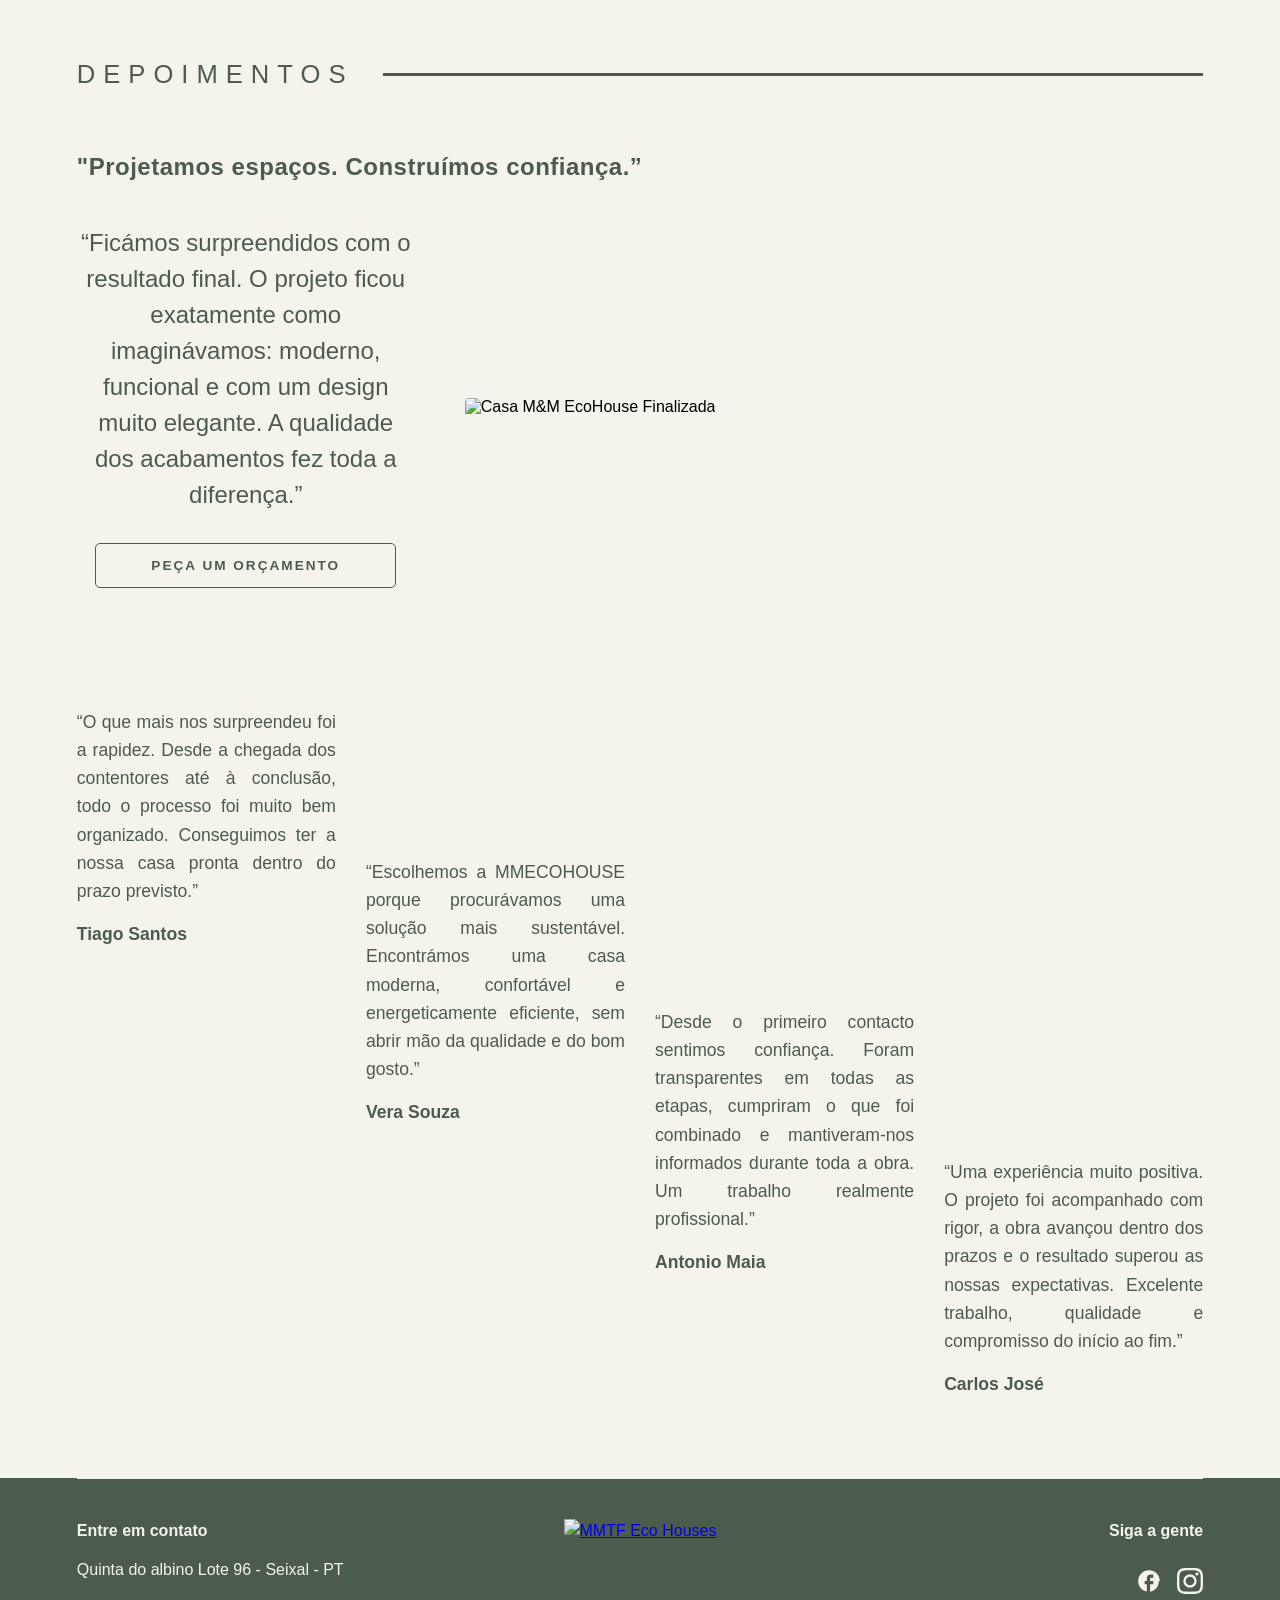
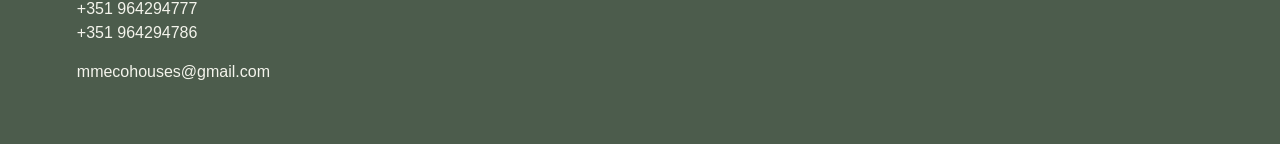
==== depoimentos.html @ ca42b718 "Add files via upload" ====
<!DOCTYPE html>
<html lang="pt-BR">
<head>
    <meta charset="UTF-8">
    <meta name="viewport" content="width=device-width, initial-scale=1.0">
    <title>Depoimentos - MMTF Eco Houses</title>
    <link rel="stylesheet" href="style.css">
</head>
<body class="pagina-depoimentos">

    <!-- SEÇÃO DO TÍTULO COM O TRAÇO LADO A LADO -->
    <header class="secao-titulo-sobre">
        <div class="sobre-header-container">
            <!-- Título em Caixa Alta (Verde) -->
            <h1 class="titulo-sobre">DEPOIMENTOS</h1>
            <!-- O traço verde que vai se esticar para a direita -->
            <div class="linha-decorativa-sobre"></div>
        </div>
    </header>

    <!-- LINHA 1: TÍTULO DESTAQUE DE DEPOIMENTOS (FECHADO CORRETAMENTE) -->
    <section class="secao-texto-depoimentos">
        <div class="depoimentos-texto-container">
            <!-- Título em Negrito Verde -->
            <p class="titulo-destaque-depoimentos">
                "Projetamos espaços. Construímos confiança.”
            </p>
        </div>
    </section> <!-- 🌟 A tag fecha aqui, isolando o título na sua própria linha -->


    <!-- LINHA 2: RELATO DO CLIENTE (TEXTO NA ESQUERDA + IMAGEM NA DIREITA) -->
    <section class="secao-relato-cliente">
        <div class="relato-container">
            
            <!-- COLUNA 1: TEXTO DO DEPOIMENTO (ESQUERDA) -->
            <div class="coluna-relato-texto">
                <p class="texto-depoimento-cliente">
                    “Ficámos surpreendidos com o resultado final. O projeto ficou exatamente como imaginávamos: moderno, funcional e com um design muito elegante. A qualidade dos acabamentos fez toda a diferença.”
                </p>

            <a href="contato.html" class="btn-depoimento-verde">PEÇA UM ORÇAMENTO</a>

            </div>

            <!-- COLUNA 2: IMAGEM DA CASA PRONTA (DIREITA) -->
            <div class="coluna-relato-imagem">
                <img src="imagens/depoimento.jpg" alt="Casa M&M EcoHouse Finalizada" class="img-vantagem">
            </div>

        </div>
    </section>
    <!-- SEÇÃO: 4 COLUNAS DE TEXTO (ABAIXO DO DEPOIMENTO) -->
    <section class="secao-quatro-colunas">
        <div class="quatro-colunas-container">
            
            <!-- COLUNA 1 -->
            <div class="coluna-bloco">
                <p>“O que mais nos surpreendeu foi a rapidez. Desde a chegada dos contentores até à conclusão, todo o processo foi muito bem organizado. Conseguimos ter a nossa casa pronta dentro do prazo previsto.”</p>
		<p class="nome-autor-depoimento"> Tiago Santos </p>
            </div>

            <!-- COLUNA 2 -->
            <div class="coluna-bloco">
                <p>“Escolhemos a MMECOHOUSE porque procurávamos uma solução mais sustentável. Encontrámos uma casa moderna, confortável e energeticamente eficiente, sem abrir mão da qualidade e do bom gosto.”</p>
		<p class="nome-autor-depoimento"> Vera Souza </p>
            </div>

            <!-- COLUNA 3 -->
            <div class="coluna-bloco">
                <p>“Desde o primeiro contacto sentimos confiança. Foram transparentes em todas as etapas, cumpriram o que foi combinado e mantiveram-nos informados durante toda a obra. Um trabalho realmente profissional.”</p>
		<p class="nome-autor-depoimento">Antonio Maia</p>
            </div>

            <!-- COLUNA 4 -->
            <div class="coluna-bloco">
                <p>“Uma experiência muito positiva. O projeto foi acompanhado com rigor, a obra avançou dentro dos prazos e o resultado superou as nossas expectativas. Excelente trabalho, qualidade e compromisso do início ao fim.”</p>
		<p class="nome-autor-depoimento">Carlos José</p>
            </div>

        </div>
    </section>


    <!-- RODAPÉ DO SITE (IDÊNTICO AO DO PORTFÓLIO COM LINK DE RETORNO NO LOGO) -->
    <footer class="rodape-principal">
        <div class="rodape-container">
            
            <!-- COLUNA ESQUERDA: CONTATOS -->
            <div class="rodape-coluna esquerda">
                <p class="titulo-coluna">Entre em contato</p>
                <p>Quinta do albino Lote 96 - Seixal - PT</p>
                <p class="espaco-telefone">+351 964294777</p>
                <p>+351 964294786</p>
                <p class="espaco-email">mmecohouses@gmail.com</p>
            </div>

            <!-- COLUNA CENTRAL: LOGO COM LINK DE RETORNO -->
            <div class="rodape-coluna centro">
                <a href="index.html" class="link-logo-retorno">
                    <img src="imagens/logo.png" alt="MMTF Eco Houses" class="logo-rodape">
                </a>
            </div>

            <!-- COLUNA DIREITA: REDES SOCIAIS -->
            <div class="rodape-coluna direita">
                <p class="titulo-coluna">Siga a gente</p>
                <div class="icones-redes">
                    <!-- Ícone Facebook (SVG Puro) -->
                    <a href="https://facebook.com" target="_blank" aria-label="Facebook">
                        <svg viewBox="0 0 24 24" class="svg-icone"><path d="M22 12c0-5.52-4.48-10-10-10S2 6.48 2 12c0 4.84 3.44 8.87 8 9.8V15H8v-3h2V9.5C10 7.57 11.57 6 13.5 6H16v3h-2c-.55 0-1 .45-1 1v2h3v3h-3v6.95c4.56-.93 8-4.96 8-9.8z"/></svg>
                    </a>
                    <!-- Ícone Instagram (SVG Puro) -->
                    <a href="https://instagram.com" target="_blank" aria-label="Instagram">
                        <svg viewBox="0 0 24 24" class="svg-icone"><path d="M12 2.163c3.204 0 3.584.012 4.85.07 3.252.148 4.771 1.691 4.919 4.919.058 1.265.069 1.645.069 4.849 0 3.205-.012 3.584-.069 4.849-.149 3.225-1.664 4.771-4.919 4.919-1.266.058-1.644.07-4.85.07-3.204 0-3.584-.012-4.849-.07-3.26-.149-4.771-1.699-4.919-4.92-.058-1.265-.07-1.644-.07-4.849 0-3.204.013-3.583.07-4.849.149-3.227 1.664-4.771 4.919-4.919 1.266-.057 1.645-.069 4.849-.069zM12 0C8.741 0 8.333.014 7.053.072 2.695.272.273 2.69.073 7.051.014 8.333 0 8.741 0 12c0 3.259.014 3.668.072 4.948.2 4.358 2.618 6.78 6.98 6.98 1.281.058 1.689.072 4.948.072 3.259 0 3.668-.014 4.948-.072 4.354-.2 6.782-2.618 6.979-6.98.059-1.28.073-1.689.073-4.948 0-3.259-.014-3.667-.072-4.947-.196-4.354-2.617-6.78-6.979-6.98C15.668.014 15.259 0 12 0zm0 5.838a6.162 6.162 0 1 0 0 12.324 6.162 6.162 0 0 0 0-12.324zM12 16a4 4 0 1 1 0-8 4 4 0 0 1 0 8zm6.406-11.845a1.44 1.44 0 1 0 0 2.881 1.44 1.44 0 0 0 0-2.881z"/></svg>
                    </a>
                </div>
            </div>

        </div>
    </footer>




</body>
</html>
---- style.css ----
/* RESET ESSENCIAL */
* {
    margin: 0;
    padding: 0;
    box-sizing: border-box;
}

/* CONFIGURAÇÃO DO FUNDO */
body {
    background-color: #4c5c4c; 
    min-height: 100vh;         
    font-family: sans-serif; /* Fonte padrão limpa */
}

/* CONTAINER DO LOGO E DO SUBMENU REUNIDOS */
.logo-menu-wrapper {
    position: relative; /* Essencial para o submenu flutuar exatamente abaixo dele */
    display: inline-block;
}

/* ÁREA DE CLIQUE DO LOGO */
.logo-click-area {
    cursor: pointer;    /* Transforma a seta do mouse na mãozinha de link */
    display: block;
}

/* ESCONDE A CAIXINHA DE SELEÇÃO DO NAVEGADOR */
.gatilho-checkbox {
    display: none;
}

/* ESTILIZAÇÃO DO SUBMENU (ESCONDIDO POR PADRÃO) */
.submenu {
    position: absolute;
    top: 110px;               /* Posiciona a caixa logo abaixo dos 100px de altura do logo */
    left: 0;
    background-color: #f4f4ec; /* Fundo na cor bege oficial */
    border: 1px solid #4c5c4c; /* Borda fina na cor verde oficial */
    border-radius: 4px;        /* Cantos sutilmente arredondados combinando com o botão */
    list-style: none;          /* Remove as bolinhas de lista */
    padding: 15px 0;
    min-width: 200px;          /* Largura mínima da caixinha suspensa */
    box-shadow: 0px 8px 16px rgba(0, 0, 0, 0.15); /* Sombra suave profissional */
    
    /* Estado inicial: invisível e recolhido */
    opacity: 0;
    visibility: hidden;
    transform: translateY(-10px);
    transition: all 0.3s ease; /* Animação suave de descida e surgimento */
    z-index: 99;               /* Garante que fique acima da imagem do meio */
}

/* LINKS DE DENTRO DO SUBMENU */
.submenu li a {
    display: block;
    padding: 10px 25px;
    color: #4c5c4c;            /* Texto na cor verde oficial */
    text-decoration: none;     /* Remove sublinhado */
    font-size: 1rem;
    font-weight: 700;          /* Negrito marcante igual ao manifesto */
    letter-spacing: 0.5px;
    transition: background-color 0.2s;
}

/* EFEITO AO PASSAR O MOUSE NOS LINKS DO SUBMENU */
.submenu li a:hover {
    background-color: rgba(76, 92, 76, 0.1); /* Destaca a linha com um verde bem clarinho */
}

/* 🪄 A MÁGICA DO CLIQUE SEM JAVASCRIPT 🪄 */
/* Quando a caixinha invisível for checada, exibe o submenu imediatamente */
.gatilho-checkbox:checked ~ .submenu {
    opacity: 1;
    visibility: visible;
    transform: translateY(0); /* O menu desliza suavemente para a posição final */
}


/* ESTILIZAÇÃO DO MENU SUPERIOR */
.navbar-topo {
    width: 100%;
    padding: 30px 6% 10px 6%; /* Mantém o mesmo recuo lateral de 6% idêntico às seções de baixo */
    display: flex;
    justify-content: center;   /* Centraliza o bloco na horizontal */
}

/* CONTAINER INTERNO QUE ALINHA COM A IMAGEM */
.navbar-container {
    width: 100%;
    max-width: 1200px;         /* Limite máximo rígido idêntico ao da imagem e da frase */
    display: flex;
    justify-content: space-between; /* Cola o logo na esquerda extrema e o texto na direita extrema */
    align-items: center;       /* Alinha verticalmente pelo centro */
}

/* TAMANHO DO LOGO */
.logo-img {
    height: 120px;                 /* Limita a altura do logo para não quebrar a barra */
    width: auto;                  /* Mantém a proporção correta da largura */
    display: block;
}

/* TEXTO MANIFESTO DO TOPO */
.texto-manifesto p {
    color: #f4f4ec;               /* Sua cor bege oficial */
    font-size: 1.5rem;           /* Tamanho de leitura confortável e discreto */
    font-weight: 700;             /* Estilo de letra em negrito marcante */
    max-width: 750px;             /* Limita a largura para o texto quebrar em linhas harmoniosas */
    line-height: 1.4;             /* Espaçamento confortável entre as linhas do texto */
    text-align: right;            /* Alinha as linhas do texto à direita */
}

/* ADAPTAÇÃO PARA CELULAR (MENU) */
@media (max-width: 768px) {
    /* Alvo corrigido para o container interno */
    .navbar-container {
        flex-direction: column;   /* Empilha o logo acima e o texto abaixo */
        gap: 20px;                /* Cria um espaço de segurança entre eles */
        align-items: center;       /* Centraliza o logo e o bloco de texto na tela */
    }
    
    .texto-manifesto p {
        text-align: center;       /* Força o texto a ficar centralizado no celular */
        font-size: 1.2rem;        /* Reduz levemente para não quebrar muitas linhas em telas pequenas */
    }
}

/* SEÇÃO DA IMAGEM PRINCIPAL */
.conteudo-principal {
    width: 100%;
    padding: 20px 6% 60px 6%; 
    display: flex;
    justify-content: center;   
    align-items: center;
}

.imagem-destaque-container {
    width: 100%;
    max-width: 671px;          /* Mantém a largura máxima solicitada */
    height: auto;              /* Deixa a altura livre para o corte geométrico funcionar */
    margin-top: 20px;          /* Mantém o espaçamento superior de 0.5cm */
    margin-bottom: 20px;       /* Mantém o espaçamento inferior de 0.5cm */
    
    /* 👇 COLOQUE A LINHA DO EFEITO DEGRAU ABAIXO 👇 */
    clip-path: polygon(0% 10%, 50% 0%, 50% 8%, 100% 0%, 100% 90%, 50% 100%, 50% 92%, 0% 100%);
}

.img-modelo {
    width: 100%;               
    height: 100%;              /* Força a imagem a preencher a altura de 359px */
    display: block;
    object-fit: cover;         /* Recorta a imagem suavemente sem distorcer */
}

/* ADAPTAÇÃO PARA CELULAR (IMAGEM) */
@media (max-width: 768px) {
    .imagem-destaque-container {
        height: auto;          /* Libera a altura rígida no celular para escalar proporcionalmente */
        aspect-ratio: 671 / 359; /* Preserva as proporções exatas do design no mobile */
    }
}

/* SEÇÃO DA FRASE + BOTÃO (ALINHADOS LADO A LADO) */
.secao-frase {
    width: 100%;
    padding: 20px 6% 20px 6%; /* Alinhamento horizontal com a imagem */
    display: flex;
    justify-content: center;   /* Centraliza o bloco na tela */
}

.frase-container {
    width: 100%;
    max-width: 1200px;         /* Limite idêntico ao do menu superior */
    display: flex;
    justify-content: space-between; /* Empurra o texto para a esquerda e o botão para a direita */
    align-items: center;       /* Alinha verticalmente ambos pelo meio */
    gap: 40px;                 /* Espaço mínimo de segurança entre eles */
}

/* TEXTO CONCEITO TOTALMENTE EM NEGRITO */
.frase-negrito {
    color: #f4f4ec;            /* Sua cor bege oficial */
    font-size: 1.5rem;         /* Unificado para 1.5rem para combinar com o peso do topo */
    font-weight: 700;          /* Aplica o peso 700 em toda a frase */
    line-height: 1.5;          
    letter-spacing: 0.5px;     
    text-align: left;          
    max-width: 650px;          /* Mantém a quebra de linha elegante antes do botão */
}

/* BOTÃO COM MOLDURA (ESTILO GHOST) */
.btn-moldura {
    display: inline-block;
    color: #f4f4ec;               /* Texto na cor bege oficial */
    text-decoration: none;        /* Remove o sublinhado padrão de links */
    font-size: 0.85rem;           /* Tamanho discreto e elegante */
    font-weight: 400;
    letter-spacing: 2px;          /* Espaçamento entre as letras para visual premium */
    
    /* Criação da Moldura */
    border: 1px solid #f4f4ec;    /* Moldura fina de 1px na cor bege oficial */
    padding: 14px 55px;           /* Espaçamento interno (altura x largura) */

    border-radius: 5px;           /* Deixa as pontas sutilmente arredondadas e elegantes */    

    transition: all 0.3s ease;    /* Transição suave para o efeito de passar o mouse */
    white-space: nowrap;          /* Impede que o texto "SAIBA MAIS" quebre em duas linhas */
}

/* EFEITO AO PASSAR O MOUSE */
.btn-moldura:hover {
    background-color: #f4f4ec;    /* Preenche o fundo com bege */
    color: #4c5c4c;               /* Inverte o texto para a cor verde do site */
}

/* ADAPTAÇÃO PARA CELULAR (FRASE E BOTÃO) */
@media (max-width: 768px) {
    .frase-container {
        flex-direction: column;   /* Empilha o texto em cima e o botão embaixo no celular */
        align-items: flex-start;  /* Mantém ambos alinhados na esquerda mesmo no celular */
        gap: 25px;
    }
    .frase-negrito {
        font-size: 1.2rem;        /* Ajuste sutil de leitura para telas pequenas */
        line-height: 1.4;
    }
    .secao-frase {
        padding: 10px 6% 50px 6%;
    }
}

/* ESTILIZAÇÃO DO RODAPÉ */
.rodape-principal {
    width: 100%;
    background-color: #4c5c4c;     /* Mesma cor de fundo do site */
    padding: 0px 6% 60px 6%;     /* Margens laterais idênticas às seções superiores */
    display: flex;
    justify-content: center;
}

/* CONTAINER QUE LIMITA A LARGURA E CRIA O TRAÇO */
.rodape-container {
    width: 100%;
    max-width: 1200px;             /* Trava no mesmo alinhamento do menu e da frase */
    border-top: 1px solid #f4f4ec; /* O traço divisório na cor bege oficial */
    padding-top: 40px;             /* Espaço entre o traço e o conteúdo das colunas */
    display: flex;
    justify-content: space-between;/* Afasta as 3 colunas (Esquerda, Centro, Direita) */
    align-items: flex-start;       /* Alinha as colunas pelo topo */
    gap: 30px;
}

/* REGRAS GERAIS PARA AS COLUNAS */
.rodape-coluna {
    flex: 1;                       /* Divide o espaço igualmente entre as três */
    color: #f4f4ec;                /* Todos os textos na cor bege oficial */
    font-size: 1rem;
    font-weight: 300;
    line-height: 1.5;
}

/* AJUSTES ESPECÍFICOS DE ALINHAMENTO */
.rodape-coluna.esquerda {
    text-align: left;              /* Textos colados na esquerda */
}

.rodape-coluna.centro {
    display: flex;
    justify-content: center;       /* Centraliza a logo no meio da coluna central */
}

.rodape-coluna.direita {
    text-align: right;             /* Textos e ícones colados na direita */
    display: flex;
    flex-direction: column;
    align-items: flex-end;         /* Alinha os blocos internos à direita */
}

/* ESTILO DOS TÍTULOS (ENTRE EM CONTATO / SIGA A GENTE) */
.titulo-coluna {
    font-weight: 700;              /* Negrito marcante */
    margin-bottom: 15px;           /* Espaço antes de começar os dados abaixo dele */
}

/* ESPAÇAMENTOS DO TEXTO DE CONTATO */
.espaco-telefone {
    margin-top: 15px;              /* Separa o bloco do endereço dos números */
}

.espaco-email {
    margin-top: 15px;              /* Separa o bloco dos números do e-mail */
}

/* LOGO DO RODAPÉ (CRESCE ACOMPANHANDO A ALTURA DO TEXTO DA ESQUERDA) */
.logo-rodape {
    height: 100%;               /* Força o container da imagem a usar toda a altura disponível da seção */
    max-height: 180px;          /* Uma trava de segurança para não estourar caso o texto mude muito */
    width: auto;                /* Mantém a proporção correta da largura sem achatar o logo */
    display: block;
    object-fit: contain;        /* Garante que o desenho do logo fique inteiro e nítido dentro do espaço */
}


/* ÁREA E ÍCONES DAS REDES SOCIAIS */
.icones-redes {
    display: flex;
    gap: 15px;                     /* Espaço entre o ícone do Facebook e do Instagram */
    margin-top: 10px;
}

.svg-icone {
    width: 26px;                   /* Tamanho elegante para os ícones */
    height: 26px;
    fill: #f4f4ec;                 /* Pinta os ícones inteiramente na sua cor bege oficial */
    transition: opacity 0.3s ease;
}

.svg-icone:hover {
    opacity: 0.7;                  /* Efeito sutil ao passar o mouse */
}

/* ADAPTAÇÃO PARA CELULAR (EMPILHAMENTO VERTICAL) */
@media (max-width: 768px) {
    .rodape-container {
        flex-direction: column;    /* Transforma as colunas em linhas uma abaixo da outra */
        align-items: center;       /* Centraliza tudo no celular */
        text-align: center;
        gap: 40px;
    }
    
    .rodape-coluna.esquerda,
    .rodape-coluna.direita {
        text-align: center;        /* Centraliza os textos no celular */
        align-items: center;
    }
}







/* ==========================================
   7. CONFIGURAÇÕES DA PÁGINA SOBRE SEPARADA
   ========================================== */

/* ==========================================
   7. PÁGINA SOBRE.HTML (VERSÃO LIMPA)
   ========================================== */

/* Força o fundo a ser bege e limpa margens apenas nesta página */
.pagina-sobre {
    background-color: #f4f4ec; /* Fundo Bege Claro */
    min-height: 100vh;
    font-family: sans-serif;
}

/* Container principal da seção */
.secao-titulo-sobre {
    width: 100%;
    padding: 60px 6% 20px 6%; /* Mantém rigorosamente a margem lateral de 6% da index */
    display: flex;
    justify-content: center;
}

/* Alinha o título e a linha horizontal lado a lado */
.sobre-header-container {
    width: 100%;
    max-width: 1200px;         /* Mantém a trava de largura padrão de 1200px */
    display: flex;
    align-items: center;       /* Alinha o meio da letra com o meio do traço */
    gap: 30px;                 /* Espaço de 30px entre a palavra e o início do traço */
}

/* O TÍTULO EM CAIXA ALTA */
.titulo-sobre {
    color: #4c5c4c;            /* Sua cor verde oficial */
    font-size: 1.6rem;           /* Tamanho imponente e limpo */
    font-weight: 100;          /* Negrito marcante */
    letter-spacing: 8px;       /* Espaçamento sutil entre as letras */
    white-space: nowrap;       /* Impede que o título quebre em duas linhas */
}

/* O TRAÇO DO LADO DIREITO */
.linha-decorativa-sobre {
    flex: 1;                   /* Faz o traço se esticar até preencher todo o resto da tela */
    height: 3px;               /* Espessura fina e elegante de 1px */
    background-color: #4c5c4c; /* Cor verde oficial idêntica ao texto */
}

/* Ajuste sutil para celulares */
@media (max-width: 768px) {
    .secao-titulo-sobre {
        padding: 50px 6% 20px 6%;
    }
    .titulo-sobre {
        font-size: 1.6rem;     /* Reduz um pouco o texto em telas pequenas */
    }
    .sobre-header-container {
        gap: 15px;             /* Diminui o vão para dar mais espaço para a linha no celular */
    }
}




/* CONTAINER DO CONTEÚDO (LOGO + TEXTO) */
.secao-conteudo-sobre {
    width: 100%;
    padding: 40px 6% 80px 6%; /* Mantém rigorosamente a margem lateral de 6% */
    display: flex;
    justify-content: center;
}

.sobre-conteudo-container {
    width: 100%;
    max-width: 1200px;         /* Mantém a trava padrão de alinhamento */
    display: flex;
    justify-content: space-between; /* Afasta o logo para a esquerda e o texto para a direita */
    align-items: flex-start;   /* Alinha ambos pelo topo dos blocos */
    gap: 60px;                 /* Espaço de segurança elegante entre a logo e o texto */
    align-items: center;       /* Centraliza o logo verticalmente em relação à altura do texto */
}

/* BOX DO LOGO (ESQUERDA) */
.sobre-logo-box {
    flex: 0 0 auto;            /* Impede que o container do logo encolha ou deforme */
}

.logo-sobre-img {
    height: 500px;             /* Mantém os mesmos 100px clássicos que você definiu na index */
    width: auto;
    display: block;
}

/* BOX DO TEXTO (DIREITA) */
.sobre-texto-box {
    flex: 1;                   /* Faz o texto ocupar todo o restante do espaço disponível */
    max-width: 800px;          /* Evita linhas excessivamente longas em monitores gigantes */
    padding-right: 75px;       /* Cria o recuo invisível de 2 cm à direita do texto */
    
}

/* ESTILIZAÇÃO DO TEXTO EM VERDE E NEGRITO */
.texto-sobre-manifesto {
    color: #4c5c4c;            /* Sua cor verde oficial invertida para o fundo bege */
    font-size: 1rem;         /* Tamanho idêntico ao manifesto e à frase da index */
    font-weight: 300;          /* Peso em negrito marcante solicitado */
    line-height: 1.5;          /* Espaçamento confortável entre linhas */
    text-align: justify;          /* Alinhamento padrão à esquerda dentro do bloco */

}

/* Cria uma quebra confortável entre os dois parágrafos */
.espaco-paragrafo {
    margin-top: 30px;          /* Afasta o segundo parágrafo do primeiro */

    
}

/* ADAPTAÇÃO PARA CELULARES */
@media (max-width: 768px) {
    .sobre-conteudo-container {
        flex-direction: column;   /* Empilha o logo em cima e o texto embaixo no celular */
        align-items: center;      /* Centraliza ambos na tela do celular */
        gap: 40px;
    }
    
    .texto-sobre-manifesto {
        font-size: 1.2rem;        /* Reduz ligeiramente para melhor leitura em telas pequenas */
        text-align: center;       /* Centraliza o texto no mobile */
    }
}

/* ESTILIZAÇÃO DA LISTA DE FOCOS ✨ */
.lista-focos-sobre {
    list-style: none;             /* Remove as bolinhas pretas automáticas do navegador */
    padding-left: 0;
    margin-top: 15px;             /* Afasta a lista do texto de cima */
    margin-bottom: 15px;          /* Afasta a lista do texto de baixo */
}

.lista-focos-sobre li {
    color: #4c5c4c;               /* Mesma cor verde oficial */
    font-size: 1.5rem;            /* Mesmo tamanho de letra ajustado */
    font-weight: 300;             /* Mantém a letra fina e sofisticada */
    line-height: 1.6;             /* Espaçamento confortável entre cada item */
    text-align: left;             /* Itens de lista ficam melhor alinhados à esquerda */
}

/* RECUO DE 2CM À ESQUERDA PARA O SEGUNDO BLOCO DE TEXTO */
.bloco-recuado-sobre {
    padding-left: 75px;        /* Cria o degrau invisível de 2 cm puxando o texto para a direita */
    width: 100%;
}

/* AJUSTE PARA CELULAR (DESFAZ O RECUO EM TELAS PEQUENAS PARA NÃO ESMAGAR) */
@media (max-width: 768px) {
    .bloco-recuado-sobre {
        padding-left: 0;       /* No celular o texto volta a ocupar a largura normal centralizada */
    }
}





/* ==========================================
   8. SEÇÃO DE VANTAGENS (MOSAICO DE 2 COLUNAS)
   ========================================== */
.secao-vantagens {
    width: 100%;
    padding: 40px 6% 80px 6%; /* Mantém a margem de 6% idêntica ao resto do site */
    display: flex;
    justify-content: center;
}

.vantagens-container {
    width: 100%;
    max-width: 1200px;         /* Trava padrão de alinhamento de 1200px */
    display: flex;
    justify-content: space-between;
    align-items: flex-start;   /* Alinha o topo das duas colunas principais */
    gap: 160px;                 /* Espaço elegante de separação entre a coluna 1 e 2 */
}

/* CONFIGURAÇÃO DAS DUAS COLUNAS PRINCIPAIS */
.coluna-vantagem.texto,
.coluna-vantagem.texto2 {
    flex: 1;                   /* Faz as duas colunas terem exatamente o mesmo tamanho (50% cada) */
    display: flex;
    flex-direction: column;    /* Força os elementos de dentro (texto e foto) a se empilharem */
}

/* ESTILIZAÇÃO DOS TEXTOS */
.titulo-vantagem {
    color: #4c5c4c;            /* Verde oficial */
    font-size: 1.5rem;         
    font-weight: 700;          /* Título marcante */
    margin-bottom: 15px;       
}

.descricao-vantagem {
    color: #4c5c4c;            
    font-size: 1.2rem;         /* Tamanho padrão da página sobre */
    font-weight: 300;          /* Letra fina e sofisticada */
    line-height: 1.5;          
    text-align: justify;       /* Texto retinho nas duas margens */
    margin-bottom: 30px;       /* Cria um espaço confortável antes da imagem de baixo */
}

/* Ajuste específico para a coluna 2 onde a imagem vem ANTES do texto */
.coluna-vantagem.texto2 .img-vantagem {
    margin-bottom: 30px;       /* Cria o espaço após a imagem e antes do título da folha 🌿 */
}

/* ESTILIZAÇÃO DAS IMAGENS */
.img-vantagem {
    width: 100%;               /* Ocupa toda a largura da coluna */
   /* height: 500px;            👇 ALTERADO: Aumentamos de 350px para 500px para dar mais altura */
    object-fit: contain;       /* 👇 ALTERADO: Muda para contain para exibir a imagem INTEIRA sem cortes */
    border-radius: 4px;        /* Mantém os cantos suaves */
    background-color: transparent; /* Garante que o fundo integre perfeitamente com o bege do site */
}

/* ADAPTAÇÃO PARA CELULAR */
@media (max-width: 768px) {
    .vantagens-container {
        flex-direction: column;   /* Empilha a Coluna 2 inteira abaixo da Coluna 1 */
        gap: 50px;                /* Aumenta o espaço de separação entre os blocos no celular */
    }
    
    .descricao-vantagem {
        font-size: 1.2rem;        
        text-align: center;       
        margin-bottom: 20px;
    }
    
    .titulo-vantagem {
        text-align: center;       
    }
    
    .coluna-vantagem.texto2 .img-vantagem {
        margin-bottom: 20px;
    }
    
    .img-vantagem {
        height: 350px;            /* Reduz a altura das fotos no celular para não alongar demais */
    }
}

/* CONTAINER DOS BOTÕES NA COLUNA 2 */
.botoes-vantagens {
    display: flex;
    gap: 20px;                 /* Espaço de separação entre os dois botões */
    margin-top: 25px;          /* Afasta os botões do parágrafo de descrição acima */
    width: 100%;
}

/* BOTÃO VERDE COM MOLDURA PARA O FUNDO BEGE */
.btn-sobre-verde {
    display: inline-block;
    color: #4c5c4c;               /* Texto na cor verde oficial */
    text-decoration: none;        /* Remove o sublinhado de link */
    font-size: 0.85rem;           /* Mesmo tamanho discreto e elegante */
    font-weight: 700;             /* Deixa a escrita do botão marcante */
    letter-spacing: 2px;          /* Espaçamento entre as letras */
    
    /* Moldura Verde Oficial */
    border: 1px solid #4c5c4c;    /* Moldura fina de 1px na cor verde */
    padding: 14px 45px;           /* Largura expandida para afastar o texto das pontas */
    border-radius: 5px;           /* Pontas sutilmente arredondadas combinando com o index */
    
    transition: all 0.3s ease;    /* Transição suave para o efeito hover */
    white-space: nowrap;          /* Impede que o texto quebre em duas linhas */
    text-align: center;
}

/* EFEITO AO PASSAR O MOUSE (INVERTE AS CORES) */
.btn-sobre-verde:hover {
    background-color: #4c5c4c;    /* Preenche o fundo com o verde oficial */
    color: #f4f4ec;               /* Inverte o texto para a cor bege do site */
}

/* ADAPTAÇÃO PARA CELULAR (EMPILHA OS BOTÕES SE A TELA FOR MUITO PEQUENA) */
@media (max-width: 576px) {
    .botoes-vantagens {
        flex-direction: column;   /* Empilha um botão em cima do outro no celular */
        gap: 15px;
    }
    .btn-sobre-verde {
        width: 100%;              /* Faz os botões ocuparem a largura total da tela no mobile */
        padding: 14px 20px;
    }
}



/* ==========================================
   9. EFEITO DE EXPANSÃO DE IMAGEM NO HOVER
   ========================================== */

/* Configuração de transição na imagem padrão para o movimento ser suave */
.img-vantagem {
    transition: all 0.4s cubic-bezier(0.25, 1, 0.5, 1);
    position: relative;
    z-index: 1;
}

/* 🪄 MÁGICA DO HOVER: IMAGEM FLUTUA NO MEIO DA TELA 🪄 */
.img-vantagem:hover {
    position: fixed;           /* Tira a imagem do fluxo normal e prende na tela */
    top: 50%;                  /* Posiciona o topo no meio vertical da tela */
    left: 50%;                 /* Posiciona a esquerda no meio horizontal da tela */
    
    /* Centraliza o eixo da foto no meio exato e aumenta o tamanho dela */
    transform: translate(-50%, -50%) scale(1.3); 

    width: auto;               /* Libera a largura original da foto */
    height: auto;              /* Libera a altura original da foto (cancela o quadrado) */
    aspect-ratio: auto;        /* 🔓 IMPORTANTE: Arranca o formato quadrado do mosaico */    

    width: auto;               /* Libera a largura para usar a proporção real */
    max-width: 50vw;           /* Garante que ela ocupe no máximo 85% da largura da tela do usuário */
    max-height: 60vh;          /* Garante que ela ocupe no máximo 80% da altura da tela */
    
    object-fit: contain;       /* Mostra a imagem inteira sem nenhum corte */
    border-radius: 6px;        /* Deixa os cantos arredondados mais visíveis no tamanho grande */
    box-shadow: 0px 30px 60px rgba(0, 0, 0, 0.6); /* Sombra pesada para destacar do fundo */
    z-index: 9999;             /* Força a imagem a ficar acima de absolutamente tudo no site */
}






/* ==========================================
   10. PÁGINA PORTIFOLIO.HTML (VERSÃO BRUTA)
   ========================================== */

/* Força o fundo a ser verde e limpa margens apenas nesta página */
.pagina-portifolio {
    background-color: #4c5c4c; /* Fundo Verde Oficial */
    min-height: 100vh;
    font-family: sans-serif;
}

/* Container principal da seção */
.secao-titulo-portifolio {
    width: 100%;
    padding: 60px 6% 20px 6%; /* Mantém rigorosamente a margem lateral de 6% */
    display: flex;
    justify-content: center;
}

/* Alinha o título e a linha horizontal lado a lado */
.portifolio-header-container {
    width: 100%;
    max-width: 1200px;         /* Mantém a trava de largura padrão de 1200px */
    display: flex;
    align-items: center;       /* Alinha o meio da letra com o meio do traço */
    gap: 30px;                 /* Espaço de 30px entre a palavra e o início do traço */
}

/* O TÍTULO EM CAIXA ALTA (BEGE) */
.titulo-portifolio {
    color: #f4f4ec;            /* Sua cor bege oficial */
    font-size: 1.6rem;         /* Tamanho idêntico ao da página sobre */
    font-weight: 100;          /* Letra bem fina e elegante */
    letter-spacing: 6px;       /* Afastamento de 6px entre as letras */
    white-space: nowrap;       /* Impede que o título quebre em duas linhas */
}

/* O TRAÇO DO LADO DIREITO (BEGE) */
.linha-decorativa-portifolio {
    flex: 1;                   /* Faz o traço se esticar até preencher todo o resto da tela */
    height: 3px;               /* Espessura encorpada de 3px idêntica à da página sobre */
    background-color: #f4f4ec; /* Cor bege oficial idêntica ao texto */
}

/* Ajuste sutil para celulares */
@media (max-width: 768px) {
    .secao-titulo-portifolio {
        padding: 50px 6% 20px 6%;
    }
    .titulo-portifolio {
        font-size: 1.4rem;     
    }
    .portifolio-header-container {
        gap: 15px;             
    }
}




/* ==========================================
   11. SEÇÃO DE PROJETO (TEXTO + MOSAICO 2X2)
   ========================================== */
.secao-projeto {
    width: 100%;
    padding: 40px 6% 60px 6%; /* Mantém rigorosamente a margem lateral de 6% */
    display: flex;
    justify-content: center;
}

.projeto-container {
    width: 100%;
    max-width: 1200px;         /* Trava padrão de alinhamento de 1200px */
    display: flex;
    justify-content: space-between;
    align-items: flex-start;   /* Alinha o topo do texto com o topo do mosaico */
    gap: 50px;                 /* 👇 ALTERADO: Reduzido de 100px para 50px para dar espaço para as colunas 👇 */
    justify-content: flex-start; /* Puxa a coluna do texto e o mosaico totalmente para a esquerda */
}

/* COLUNA 1: CONFIGURAÇÃO DOS TEXTOS (AGORA EM 30%) */
.projeto-coluna-texto {
    /* 👇 ALTERADO: Mudamos de 40% para 30% para encolher bem a coluna do texto 👇 */
    flex: 0 0 25%;                   
    color: #f4f4ec;            /* Todos os textos na cor bege oficial */

}

.projeto-titulo-obra {
    font-size: 2.5rem;
    font-weight: 700;          /* Título marcante */
    margin-bottom: 5px;
}

.projeto-localizacao {
    font-size: 1.5rem;
    font-weight: 300;
    letter-spacing: 2px;
    display: block;
    margin-bottom: 35px;       /* Espaço confortável antes do primeiro parágrafo */
    opacity: 0.8;
}

.projeto-descricao {
    font-size: 1.2rem;         /* Mantém o padrão de tamanho do manifesto */
    font-weight: 300;          /* Letra fina e sofisticada solicitada */
    line-height: 1.5;
    text-align: center;       /* Texto retinho nas duas margens */
}

.espaco-paragrafo-projeto {
    margin-top: 25px;          /* Afasta os parágrafos subsequentes */
}

/* COLUNA 2: CONFIGURAÇÃO DO MOSAICO (AGORA EM 70%) */
.projeto-coluna-mosaico {
    /* 👇 ALTERADO: Mudamos de flex: 1 para flex: 0 0 70% para forçar o mosaico a crescer 👇 */
    flex: 0 0 50%;                   
    width: 100%;
    margin-left: 60px;

}

/* CRIAÇÃO DA GRADE 2X2 DE IMAGENS */
.grid-mosaico-2x2 {
    display: grid;
    grid-template-columns: repeat(2, 1fr); /* Divide perfeitamente em 2 colunas */
    grid-template-rows: repeat(2, 1fr);    /* Divide perfeitamente em 2 linhas */
    gap: 15px;                             /* Pequeno espaçamento elegante entre as fotos */
    width: 100%;
}

/* Reaproveita a classe .img-vantagem garantindo a altura proporcional e o efeito hover flutuante */
.grid-mosaico-2x2 .img-vantagem {
    width: 100%;
    height: auto;
    aspect-ratio: 1 / 1;       /* Força cada foto a ser um quadrado perfeito para o mosaico ficar simétrico */
    object-fit: cover;         
    border-radius: 4px;
}

/* ADAPTAÇÃO PARA CELULAR (RESPONSIVIDADE AUTOMÁTICA) */
@media (max-width: 768px) {
    .projeto-container {
        flex-direction: column;   /* Empilha o mosaico de imagens abaixo do texto no celular */
        gap: 40px;
    }
    
    /* 👇 ADICIONADO: Remove a trava de largura no celular para o site não quebrar em telas pequenas 👇 */
    .projeto-coluna-texto,
    .projeto-coluna-mosaico {
        flex: 1 1 100%;
        width: 100%;
    }
    
    .projeto-titulo-obra,
    .projeto-localizacao {
        text-align: center;       /* Centraliza o cabeçalho do projeto no celular */
    }
    
    .projeto-descricao {
        font-size: 1.2rem;        /* Reduz sutilmente no mobile para melhor leitura */
        text-align: center;       /* Centraliza os textos no celular */
    }
    
    .grid-mosaico-2x2 {
        gap: 10px;                /* Diminui o vão das fotos em telas pequenas */
    }
}




/* ==========================================
   12. SEÇÃO DA OBRA 002 (TEXTO + 3 IMAGENS EMPILHADAS)
   ========================================== */

/* Cria um respiro confortável entre o fim da Obra 001 e o início da Obra 002 */
.obra-dois {
    border-top: 1px solid rgba(244, 244, 236, 0.1); /* Linha fina e muito discreta separando as obras */
    padding-top: 80px;
}

/* CONTAINER DAS 3 IMAGENS UMA EM CIMA DA OUTRA */
.coluna-imagens-verticais {
    display: flex;
    flex-direction: column;    /* Força o empilhamento estrito vertical */
    gap: 15px;                 /* Espaçamento elegante entre uma foto e outra */
    max-width: 250px;          /* Limita rigidamente a largura para as fotos ficarem pequenas */
    width: 100%;
}

/* Garante que as imagens verticais fiquem proporcionais e simétricas */
.coluna-imagens-verticais .img-vantagem {
    width: 100%;
    height: auto;              /* Deixa a altura livre para respeitar a proporção real da foto */
    aspect-ratio: 3 / 2;       /* Formato retangular clássico para fotos de arquitetura empilhadas */
    object-fit: cover;         
    border-radius: 4px;
}

/* EFETUA O RECUO APENAS NA SEGUNDA IMAGEM */
.coluna-imagens-verticais .img-vantagem:nth-child(2) {
    margin-left: 120px;         /* Empurra a segunda foto um pouco para a direita */
}

/* EFETUA O RECUO APENAS NA TERCEIRA IMAGEM */
.coluna-imagens-verticais .img-vantagem:nth-child(3) {
    margin-left: 240px;         /* Empurra a terceira foto ainda mais, criando o efeito cascata */
}

/* REMOVE OS RECUOS NO CELULAR PARA AS FOTOS NÃO FICAREM TORTAS NA TELA PEQUENA */
@media (max-width: 768px) {
    .coluna-imagens-verticais .img-vantagem:nth-child(2),
    .coluna-imagens-verticais .img-vantagem:nth-child(3) {
        margin-left: 0;        /* No celular, elas voltam a ficar perfeitamente alinhadas */
    }
}


/* ADAPTAÇÃO PARA CELULAR DA OBRA 002 */
@media (max-width: 768px) {
    .coluna-imagens-verticais {
        gap: 15px;             /* Reduz sutilmente o vão no mobile */
    }
}



/* ==========================================
   13. SEÇÃO PRÓXIMOS PROJETOS (2 COLUNAS)
   ========================================== */
.secao-proximos-projetos {
    width: 100%;
    padding: 40px 6% 80px 6%; /* Mantém a margem lateral padrão de 6% */
    display: flex;
    justify-content: center;
}

.proximos-container {
    width: 100%;
    max-width: 1200px;         /* Trava rígida de 1200px do site */
    display: flex;
    justify-content: space-between;
    gap: 50px;                 /* Mantém o mesmo gap de 50px usado nas obras acima */
}

/* CADA UMA DAS COLUNAS DOS NOVOS PROJETOS */
.coluna-proximo-projeto {
    flex: 1;                   /* Divide o espaço igualmente em duas metades (50% cada) */
    display: flex;
    flex-direction: column;    /* Empilha a foto em cima e o texto embaixo */
}

/* Configuração de proporção das imagens retangulares */
.coluna-proximo-projeto .img-vantagem {
    width: 100%;
    height: auto;
    aspect-ratio: 3 / 2;       /* Formato retangular elegante */
    object-fit: cover;
    border-radius: 4px;
}

/* ESTILIZAÇÃO DOS TÍTULOS (BEGE E FINOS) */
.titulo-proximo {
    color: #f4f4ec;            /* Sua cor bege oficial */
    font-size: 1.5rem;         /* Mesmo tamanho padrão adotado na página */
    font-weight: 300;          /* Letra fina e elegante */
    margin-top: 15px;          /* Afasta o título para baixo da imagem */
    letter-spacing: 1px;
}

/* 🎯 ALINHAMENTOS OPOSICIONAIS SOLICITADOS */
.coluna-proximo-projeto.esquerda .titulo-proximo {
    text-align: left;          /* Força "Amora PT" a colar rigidamente na esquerda */
}

.coluna-proximo-projeto.direita .titulo-proximo {
    text-align: right;         /* Força "Palmela PT" a colar rigidamente na direita */
}

/* ADAPTAÇÃO PARA CELULAR */
@media (max-width: 768px) {
    .proximos-container {
        flex-direction: column;   /* Empilha os dois projetos no celular */
        gap: 40px;
    }
    
    .coluna-proximo-projeto.esquerda .titulo-proximo,
    .coluna-proximo-projeto.direita .titulo-proximo {
        text-align: center;       /* No celular ambos ficam centralizados para melhor leitura */
    }
}


/* ==========================================
   14. SEÇÃO PROJETO CENTRALIZADO (SOBREDA PT)
   ========================================== */
.secao-projeto-central {
    width: 100%;
    padding: 0px 6% 80px 6%; /* Padding superior zerado para aproximar da linha de cima */
    display: flex;
    justify-content: center;   /* Centraliza o bloco inteiro na tela */
}

.projeto-central-container {
    width: 100%;
    max-width: 1200px;         /* Mantém a trava rígida padrão do site */
    display: flex;
    justify-content: center;   /* Centraliza o conteúdo interno */
}

/* COLUNA CENTRAL DO PROJETO */
.coluna-projeto-central {
    flex: 0 0 50%;             /* Ocupa exatamente metade da largura (mesmo tamanho das fotos de cima) */
    display: flex;
    flex-direction: column;    /* Empilha a foto em cima e o texto embaixo */
    align-items: center;       /* Garante a centralização dos elementos internos */
}

/* Configuração de proporção da imagem central */
.coluna-projeto-central .img-vantagem {
    width: 100%;
    height: auto;
    aspect-ratio: 3 / 2;       /* Mantém o mesmo formato retangular elegante */
    object-fit: cover;
    border-radius: 4px;
}

/* ESTILIZAÇÃO DO TÍTULO CENTRALIZADO (BEGE E FINO) */
.titulo-projeto-central {
    color: #f4f4ec;            /* Sua cor bege oficial */
    font-size: 1.5rem;         /* Mesmo tamanho padrão adotado na página */
    font-weight: 300;          /* Letra fina e elegante */
    margin-top: 15px;          /* Afasta o título para baixo da imagem solicitado */
    letter-spacing: 1px;
    text-align: center;        /* Centraliza o texto "Sobreda PT" rigidamente abaixo da foto */
}

/* ADAPTAÇÃO PARA CELULAR */
@media (max-width: 768px) {
    .coluna-projeto-central {
        flex: 0 0 100%;        /* No celular ocupa a largura total para não esmagar */
    }
}






/* ==========================================
   15. PÁGINA DEPOIMENTOS.HTML (VERSÃO BASE)
   ========================================== */

/* Força o fundo a ser bege e limpa margens nesta página */
.pagina-depoimentos {
    background-color: #f4f4ec; /* Fundo Bege Claro igual ao da página sobre */
    min-height: 100vh;
    font-family: sans-serif;
}



/* ==========================================
   16. SEÇÃO TEXTO DESTAQUE (DEPOIMENTOS)
   ========================================== */
.secao-texto-depoimentos {
    width: 100%;
    padding: 40px 6% 20px 6%; /* Mantém rigidamente o recuo lateral padrão de 6% */
    display: flex;
    justify-content: center;
}

.depoimentos-texto-container {
    width: 100%;
    max-width: 1200px;         /* Mesma trava horizontal das outras páginas do site */
}

/* ESTILIZAÇÃO DO TÍTULO EM NEGRITO VERDE */
.titulo-destaque-depoimentos {
    color: #4c5c4c;            /* Sua cor verde oficial */
    font-size: 1.5rem;         /* Tamanho grande e potente idêntico ao das outras páginas */
    font-weight: 700;          /* Aplica o peso em negrito solicitado */
    line-height: 1.5;
    letter-spacing: 0.5px;
    text-align: left;          /* Alinhamento elegante à esquerda */
    max-width: 750px;          /* Limita a largura para o texto quebrar linhas com elegância */
}

/* Ajuste sutil para celulares */
@media (max-width: 768px) {
    .titulo-destaque-depoimentos {
        font-size: 1.2rem;     /* Reduz um pouco em telas pequenas para não quebrar muito */
        text-align: center;    /* Centraliza no mobile seguindo o padrão do seu cabeçalho */
        margin: 0 auto;
    }
}




/* ==========================================
   17. SEÇÃO RELATO DO CLIENTE (2 COLUNAS)
   ========================================== */
.secao-relato-cliente {
    width: 100%;
    padding: 20px 6% 80px 6%; /* Mantém a margem lateral padrão de 6% */
    display: flex;
    justify-content: center;
}

.relato-container {
    width: 100%;
    max-width: 1200px;         /* Trava de 1200px alinhada com todo o site */
    display: flex;
    justify-content: flex-start; /* Alinhamento do Plano A: empurrado para a esquerda */
    align-items: center;       /* Centraliza o texto verticalmente ao meio da imagem */
}

/* COLUNA 1: CONFIGURAÇÃO DO TEXTO DO CLIENTE */
.coluna-relato-texto {
    flex: 0 0 30%;             /* Trava rigidamente o texto em 30% da tela igual ao portfólio */
}

.texto-depoimento-cliente {
    color: #4c5c4c;            /* Sua cor verde oficial */
    font-size: 1.5rem;         /* Tamanho padrão do manifesto e das vantagens */
    font-weight: 300;          /* Letra fina, leve e sofisticada */
    line-height: 1.5;
    text-align: justify;       /* Texto perfeitamente reto nas duas margens */
}

/* COLUNA 2: CONFIGURAÇÃO DA IMAGEM DO DEPOIMENTO */
.coluna-relato-imagem {
    flex: 0 0 40%;             /* Trava a imagem em 40% da tela igual ao portfólio */
    width: 100%;
    margin-left: 50px;         /* Mantém o afastamento elegante de 50px das colunas */
}

/* Reaproveita a classe .img-vantagem garantindo as proporções e o zoom pop-up de 1.3 */
.coluna-relato-imagem .img-vantagem {
    width: 100%;
    height: auto;
    aspect-ratio: 3 / 2;       /* Formato retangular clássico para fotos de arquitetura */
    object-fit: cover;
    border-radius: 4px;
}

/* ADAPTAÇÃO PARA CELULAR */
@media (max-width: 768px) {
    .relato-container {
        flex-direction: column;   /* Empilha a imagem abaixo do texto no celular */
        gap: 30px;
    }
    
    .coluna-relato-texto,
    .coluna-relato-imagem {
        flex: 1 1 100%;
        width: 100%;
        margin-left: 0;        /* Zera o afastamento lateral no celular */
    }
    
    .texto-depoimento-cliente {
        font-size: 1.2rem;        
        text-align: center;       /* Centraliza o relato na tela do smartphone */
    }
}

/* ==========================================
   18. ALINHAMENTO CENTRALIZADO & BOTÃO VERDE (DEPOIMENTOS)
   ========================================== */

/* Força os elementos internos da coluna de texto a se empilharem centralizados */
.coluna-relato-texto {
    display: flex;
    flex-direction: column;
    align-items: center;       /* Centraliza o botão horizontalmente abaixo do texto */
}

/* 👇 ALTERADO: Mudamos de text-align: justify para center 👇 */
.texto-depoimento-cliente {
    color: #4c5c4c;            
    font-size: 1.5rem;         
    font-weight: 300;          
    line-height: 1.5;
    text-align: center;        /* Texto do cliente agora fica perfeitamente centralizado */
}

/* BOTÃO VERDE COM MOLDURA PARA O FUNDO BEGE */
.btn-depoimento-verde {
    display: inline-block;
    color: #4c5c4c;               /* Texto na cor verde oficial */
    text-decoration: none;        /* Remove o sublinhado de link */
    font-size: 0.85rem;           /* Tamanho discreto e sofisticado */
    font-weight: 700;             /* Escrita marcante no botão */
    letter-spacing: 2px;          /* Espaçamento entre as letras */
    margin-top: 30px;             /* Empurra o botão 30px para baixo do texto */
    
    /* Criação da Moldura Verde */
    border: 1px solid #4c5c4c;    /* Moldura fina de 1px em verde */
    padding: 14px 55px;           /* Mesma largura alargada para afastar as letras do 'S' */
    border-radius: 5px;           /* Pontas levemente arredondadas e elegantes */
    
    transition: all 0.3s ease;    /* Transição suave para o efeito hover */
    white-space: nowrap;          /* Impede que o texto quebre em duas linhas */
    text-align: center;
}

/* EFEITO HOVER (INVERTE AS CORES AO PASSAR O MOUSE) */
.btn-depoimento-verde:hover {
    background-color: #4c5c4c;    /* Preenche o fundo com o verde oficial */
    color: #f4f4ec;               /* Inverte a letra para a cor bege do site */
}

/* ADAPTAÇÃO PARA CELULAR (BOTÃO RESPONSIVO) */
@media (max-width: 576px) {
    .btn-depoimento-verde {
        width: 100%;              /* No celular o botão ocupa toda a largura disponível */
        padding: 14px 20px;
    }
}

/* ==========================================
   19. SEÇÃO DE 4 COLUNAS (DEPOIMENTOS)
   ========================================== */
.secao-quatro-colunas {
    width: 100%;
    padding: 40px 6% 80px 6%; /* Mantém rigorosamente as margens de 6% do site */
    display: flex;
    justify-content: center;
}

.quatro-colunas-container {
    width: 100%;
    max-width: 1200px;         /* Mesma trava de 1200px da index, sobre e portfólio */
    display: flex;
    justify-content: space-between;
    align-items: flex-start;   /* Alinha o teto de todas as colunas */
    gap: 30px;                 /* Espaço de ar confortável separando as 4 colunas */
}

/* CONFIGURAÇÃO INDIVIDUAL DE CADA COLUNA (25% DO ESPAÇO) */
.coluna-bloco {
    flex: 1;                   /* Distribui o espaço igualmente em 4 partes perfeitas */
}

.coluna-bloco p {
    color: #4c5c4c;            /* Sua cor verde oficial */
    font-size: 1.1rem;         /* Tamanho ideal para leitura de blocos múltiplos */
    font-weight: 300;          /* Letra fina e sofisticada padrão */
    line-height: 1.6;          
    text-align: justify;       /* Garante que o texto fique reto nas margens ao preencher */
}

/* ADAPTAÇÃO PARA CELULAR (RESPONSIVIDADE COMPLETA) */
@media (max-width: 992px) {
    .quatro-colunas-container {
        grid-template-columns: repeat(2, 1fr); /* Em tablets, divide em 2 colunas e 2 linhas */
        display: grid; 
        gap: 40px;
    }
}

@media (max-width: 576px) {
    .quatro-colunas-container {
        display: flex;
        flex-direction: column;   /* Em celulares, empilha as 4 colunas verticalmente */
        gap: 30px;
        text-align: center;
    }
    .coluna-bloco p {
        text-align: center;       /* Centraliza o texto no mobile */
    }
}

/* ESTILIZAÇÃO DO NOME DO AUTOR EM NEGRITO */
.nome-autor-depoimento {
    font-weight: 700 !important;   /* Força o peso em negrito solicitado */
    margin-top: 15px;              /* Afasta o nome do texto do depoimento acima */
    font-size: 1.1rem;
    color: #4c5c4c;                /* Mantém a cor verde oficial do site */
    text-align: left;              /* Mantém o alinhamento padrão à esquerda */
}

/* Garante que o nome também centralize no celular junto com o texto */
@media (max-width: 576px) {
    .nome-autor-depoimento {
        text-align: center;
    }
}


/* ==========================================
   20. EFEITO CASCATA VERTICAL NOS DEPOIMENTOS (CORRIGIDO)
   ========================================== */

/* Segunda coluna ganha uma margem no topo para descer fisicamente */
.quatro-colunas-container .coluna-bloco:nth-child(2) {
    margin-top: 150px;
    transform: none; /* Limpa o truque antigo */
}

/* Terceira coluna ganha uma margem maior */
.quatro-colunas-container .coluna-bloco:nth-child(3) {
    margin-top: 300px;
    transform: none;
}

/* Quarta coluna ganha a margem máxima, empurrando o chão da seção */
.quatro-colunas-container .coluna-bloco:nth-child(4) {
    margin-top: 450px;
    transform: none;
}

/* REMOVE A MARGEM NO CELULAR PARA NÃO QUEBRAR O LAYOUT */
@media (max-width: 992px) {
    .quatro-colunas-container .coluna-bloco:nth-child(2),
    .quatro-colunas-container .coluna-bloco:nth-child(3),
    .quatro-colunas-container .coluna-bloco:nth-child(4) {
        margin-top: 0; 
    }
}

/* ==========================================================================
   21. PÁGINA DE CONTATO (MM ECO HOUSES)
   ========================================================================== */

/* Container Geral da Seção */
.conteudo-contato {
    padding: 60px 20px;
    background-color: #f9f9f9; /* Tom claro neutro e limpo */
    display: flex;
    justify-content: center;
    align-items: center;
    min-height: calc(100vh - 250px); /* Garante preenchimento visual na tela */
}

/* Caixa central que envolve o texto e o formulário */
.contato-container {
    width: 100%;
    max-width: 600px; /* Largura ideal para leitura e preenchimento */
    background: #ffffff;
    padding: 40px;
    border-radius: 8px;
    box-shadow: 0 4px 15px rgba(0, 0, 0, 0.05); /* Sombra suave moderna */
}

/* Cabeçalho do formulário */
.contato-introducao {
    text-align: center;
    margin-bottom: 30px;
}

.contato-introducao h1 {
    font-size: 2rem;
    color: #2c3e50; /* Tom escuro elegante */
    margin-bottom: 10px;
}

.contato-introducao p {
    color: #7f8c8d; /* Cinza suave para o subtítulo */
    font-size: 1rem;
    line-height: 1.5;
}

/* Organização dos campos do formulário */
.formulario-contato {
    display: flex;
    flex-direction: column;
    gap: 20px; /* Espaçamento idêntico entre os blocos */
}

/* Bloco que junta o Label e o Input */
.grupo-campo {
    display: flex;
    flex-direction: column;
    gap: 8px; /* Espaço entre o título do campo e a caixa de texto */
}

.grupo-campo label {
    font-weight: bold;
    font-size: 0.9rem;
    color: #34495e;
    text-transform: uppercase;
    letter-spacing: 0.5px;
}

/* Estilização das caixas de entrada e área de texto */
.grupo-campo input,
.grupo-campo textarea {
    width: 100%;
    padding: 12px 15px;
    border: 1px solid #dcdde1;
    border-radius: 4px;
    font-family: inherit;
    font-size: 1rem;
    color: #2c3e50;
    background-color: #fff;
    transition: border-color 0.3s ease, box-shadow 0.3s ease;
    box-sizing: border-box; /* Impede que o padding quebre a largura */
}

/* Efeito de foco ao clicar no campo (Estilo Eco minimalista) */
.grupo-campo input:focus,
.grupo-campo textarea:focus {
    outline: none;
    border-color: #27ae60; /* Verde eco sugerindo seleção */
    box-shadow: 0 0 0 3px rgba(39, 174, 96, 0.1);
}

/* Área de texto específica */
.grupo-campo textarea {
    resize: vertical; /* Permite o usuário esticar apenas para baixo */
}

/* Botão de Enviar (Design Moldura/Sólido Premium) */
.btn-enviar {
    background-color: #2c3e50;
    color: #ffffff;
    border: 2px solid #2c3e50;
    padding: 15px;
    font-size: 1rem;
    font-weight: bold;
    letter-spacing: 1px;
    border-radius: 4px;
    cursor: pointer;
    transition: all 0.3s ease;
    margin-top: 10px;
}

/* Efeito Hover no botão */
.btn-enviar:hover {
    background-color: transparent;
    color: #2c3e50;
}

/* Responsividade para telas menores (Celulares) */
@media (max-width: 480px) {
    .contato-container {
        padding: 25px 20px;
    }
    
    .contato-introducao h1 {
        font-size: 1.6rem;
    }
}
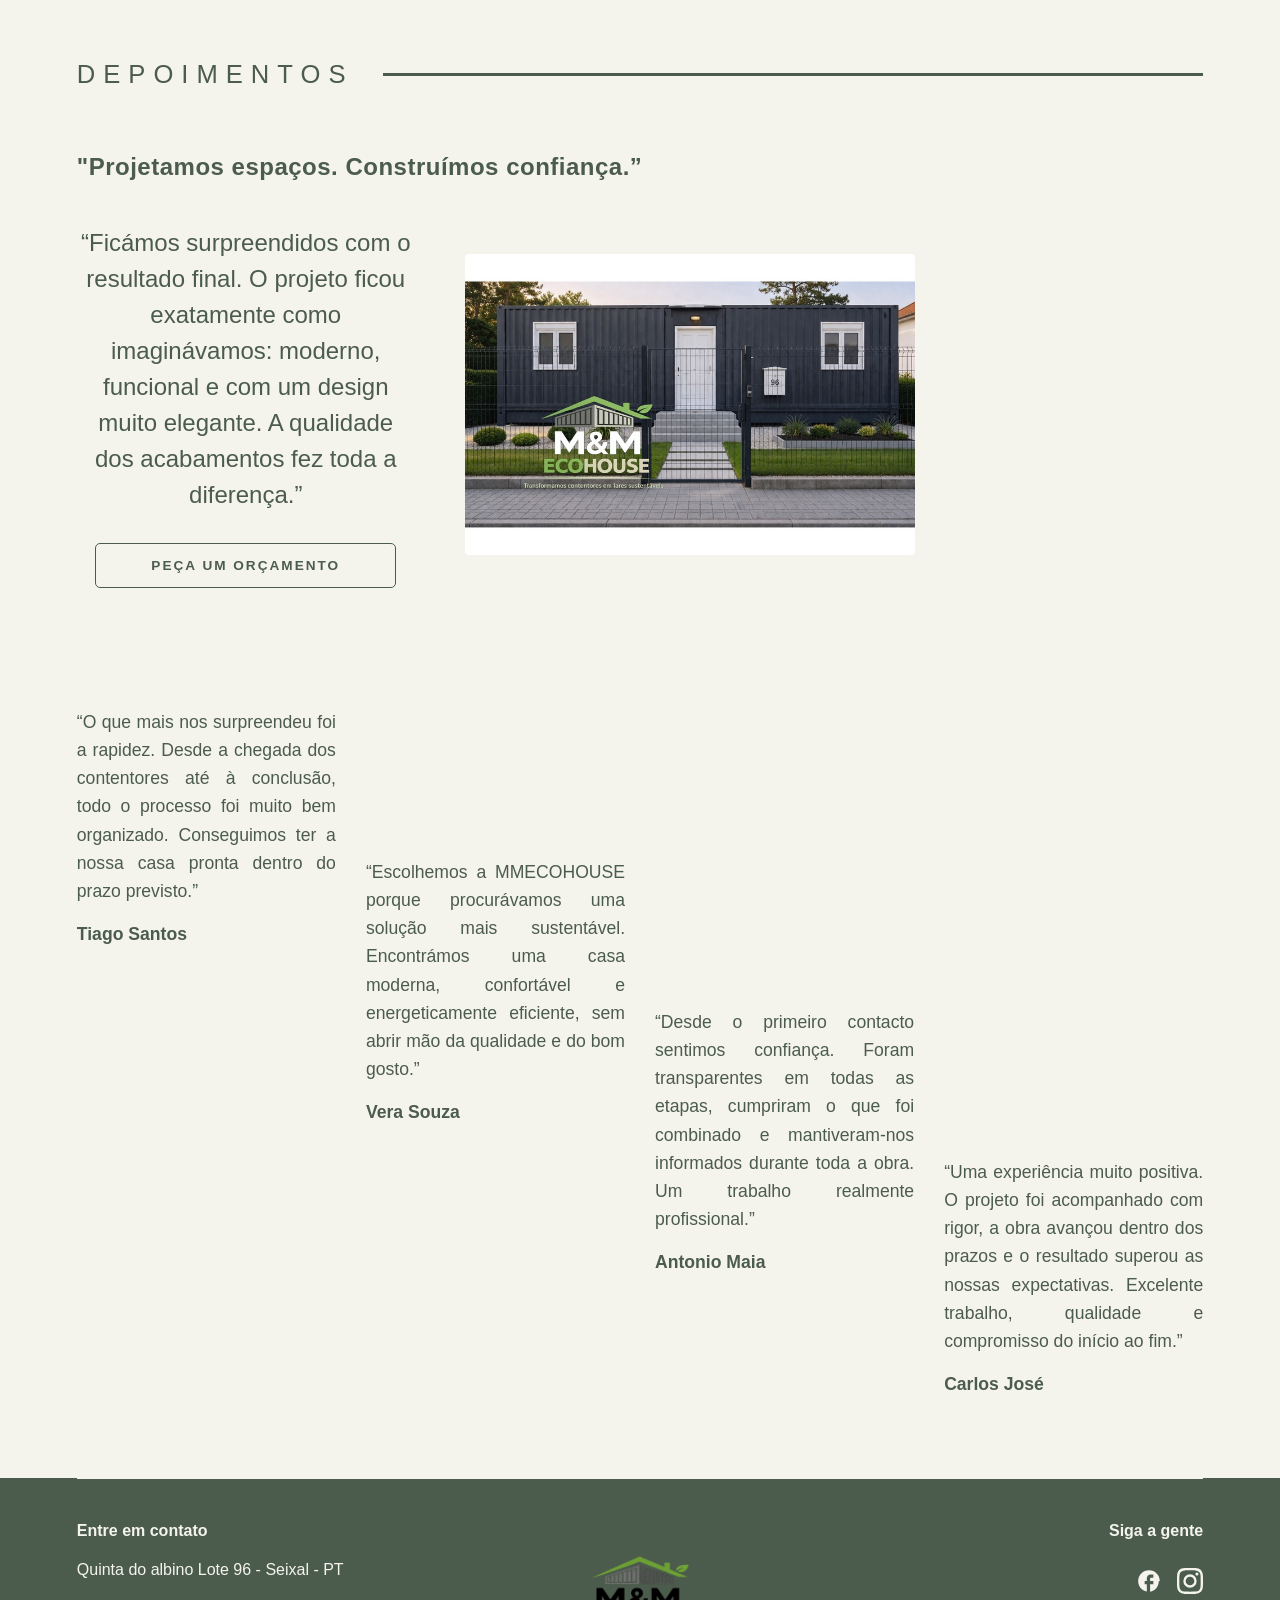
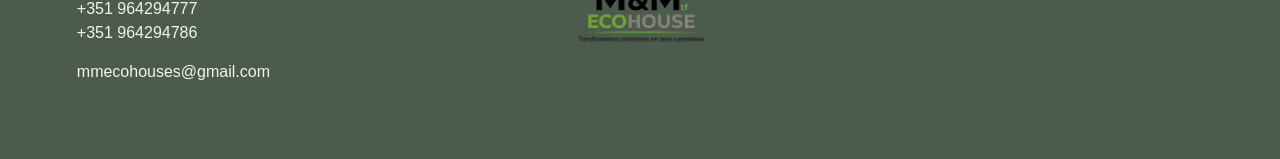
==== commit d38a685b: "Add files via upload" ====
--- a/depoimentos.html
+++ b/depoimentos.html
@@ -121,6 +121,30 @@
     </footer>
 
 
+<script>
+    document.querySelectorAll('.img-vantagem').forEach(imagem => {
+        imagem.addEventListener('click', function(fator) {
+            // Evita que o clique feche imediatamente se disparar outros eventos
+            fator.stopPropagation(); 
+            
+            // Se você quiser que APENAS UMA imagem abra por vez, desative a linha abaixo:
+            // document.querySelectorAll('.img-vantagem').forEach(img => img.classList.remove('active'));
+
+            // Alterna a classe (adiciona se não tiver, remove se tiver)
+            this.classList.toggle('active');
+        });
+    });
+
+    // Fecha a imagem se o usuário clicar em qualquer outro lugar da tela
+    document.addEventListener('click', function() {
+        document.querySelectorAll('.img-vantagem').forEach(img => {
+            img.classList.remove('active');
+        });
+    });
+</script>
+
+
+
 
 
 </body>
--- a/style.css
+++ b/style.css
@@ -646,10 +646,11 @@
     transition: all 0.4s cubic-bezier(0.25, 1, 0.5, 1);
     position: relative;
     z-index: 1;
-}
-
-/* 🪄 MÁGICA DO HOVER: IMAGEM FLUTUA NO MEIO DA TELA 🪄 */
-.img-vantagem:hover {
+    cursor: pointer; /* Adiciona a mãozinha para indicar que é clicável */
+}
+
+/* 🪄 MÁGICA DO CLIQUE: IMAGEM FLUTUA NO MEIO DA TELA 🪄 */
+.img-vantagem.active {
     position: fixed;           /* Tira a imagem do fluxo normal e prende na tela */
     top: 50%;                  /* Posiciona o topo no meio vertical da tela */
     left: 50%;                 /* Posiciona a esquerda no meio horizontal da tela */
@@ -661,16 +662,14 @@
     height: auto;              /* Libera a altura original da foto (cancela o quadrado) */
     aspect-ratio: auto;        /* 🔓 IMPORTANTE: Arranca o formato quadrado do mosaico */    
 
-    width: auto;               /* Libera a largura para usar a proporção real */
-    max-width: 50vw;           /* Garante que ela ocupe no máximo 85% da largura da tela do usuário */
-    max-height: 60vh;          /* Garante que ela ocupe no máximo 80% da altura da tela */
+    max-width: 50vw;           /* Garante que ela ocupe no máximo 50% da largura da tela do usuário */
+    max-height: 60vh;          /* Garante que ela ocupe no máximo 60% da altura da tela */
     
     object-fit: contain;       /* Mostra a imagem inteira sem nenhum corte */
     border-radius: 6px;        /* Deixa os cantos arredondados mais visíveis no tamanho grande */
     box-shadow: 0px 30px 60px rgba(0, 0, 0, 0.6); /* Sombra pesada para destacar do fundo */
     z-index: 9999;             /* Força a imagem a ficar acima de absolutamente tudo no site */
 }
-
 
 
 
